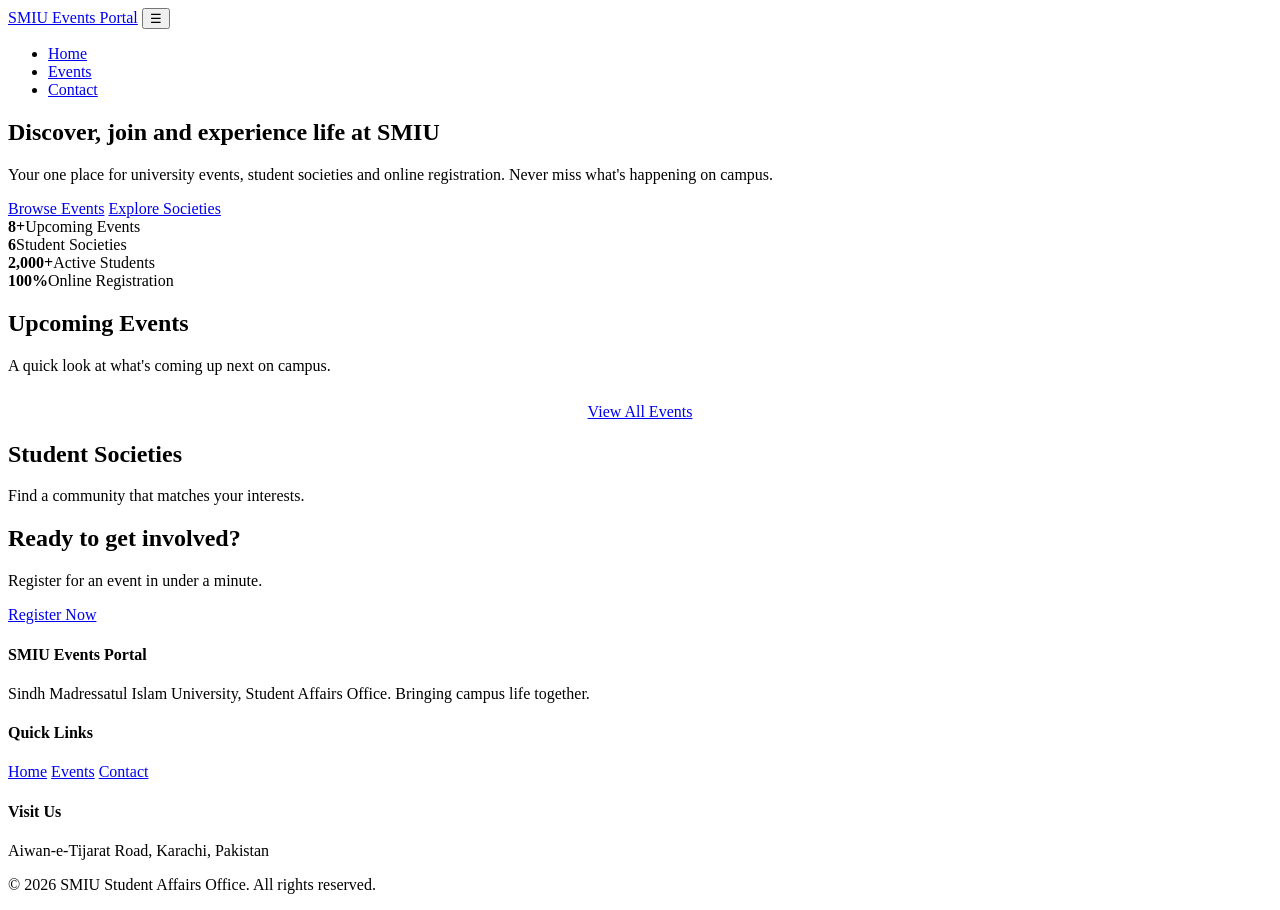
==== index.html @ ae081797 "Hero banner, quick stats" ====
<!DOCTYPE html>
<html lang="en">
<head>
  <meta charset="UTF-8">
  <meta name="viewport" content="width=device-width, initial-scale=1.0">
  <meta name="description" content="SMIU Events Portal - discover university events, explore societies and register online.">
  <title>SMIU Events Portal | Home</title>
  <link rel="stylesheet" href="css/style.css">
</head>
<body>

  <header class="site-header">
    <div class="container nav">
      <a href="index.html" class="brand"><span class="brand-badge">SMIU</span> Events Portal</a>
      <button class="nav-toggle" aria-label="Toggle menu" aria-expanded="false">&#9776;</button>
      <ul class="nav-links">
        <li><a href="index.html" class="active">Home</a></li>
        <li><a href="events.html">Events</a></li>
        <li><a href="contact.html">Contact</a></li>
      </ul>
    </div>
  </header>

  <main>
    <section class="hero">
      <div class="container">
        <h1>Discover, join and <span>experience</span> life at SMIU</h1>
        <p>Your one place for university events, student societies and online registration. Never miss what's happening on campus.</p>
        <div class="hero-actions">
          <a href="events.html" class="btn">Browse Events</a>
          <a href="#societies" class="btn btn-outline">Explore Societies</a>
        </div>
      </div>
    </section>

    <section class="stats">
      <div class="container stats-grid">
        <div class="stat"><strong>8+</strong><span>Upcoming Events</span></div>
        <div class="stat"><strong>6</strong><span>Student Societies</span></div>
        <div class="stat"><strong>2,000+</strong><span>Active Students</span></div>
        <div class="stat"><strong>100%</strong><span>Online Registration</span></div>
      </div>
    </section>

    <section class="section">
      <div class="container">
        <h2 class="section-title">Upcoming Events</h2>
        <p class="section-sub">A quick look at what's coming up next on campus.</p>
        <div class="grid grid-3" id="home-events"></div>
        <p style="text-align:center;margin-top:28px">
          <a href="events.html" class="btn btn-green">View All Events</a>
        </p>
      </div>
    </section>

    <section class="section" id="societies" style="padding-top:0">
      <div class="container">
        <h2 class="section-title">Student Societies</h2>
        <p class="section-sub">Find a community that matches your interests.</p>
        <div class="grid grid-3" id="society-grid"></div>
      </div>
    </section>

    <section class="section" style="padding-top:0">
      <div class="container">
        <div class="cta">
          <h2>Ready to get involved?</h2>
          <p>Register for an event in under a minute.</p>
          <a href="events.html" class="btn">Register Now</a>
        </div>
      </div>
    </section>
  </main>

  <footer class="site-footer">
    <div class="container">
      <div class="footer-grid">
        <div>
          <h4>SMIU Events Portal</h4>
          <p>Sindh Madressatul Islam University, Student Affairs Office. Bringing campus life together.</p>
        </div>
        <div>
          <h4>Quick Links</h4>
          <a href="index.html">Home</a>
          <a href="events.html">Events</a>
          <a href="contact.html">Contact</a>
        </div>
        <div>
          <h4>Visit Us</h4>
          <p>Aiwan-e-Tijarat Road, Karachi, Pakistan</p>
        </div>
      </div>
      <p class="copyright">&copy; <span id="year">2026</span> SMIU Student Affairs Office. All rights reserved.</p>
    </div>
  </footer>

  <script src="js/events-data.js"></script>
  <script src="js/main.js"></script>
</body>
</html>
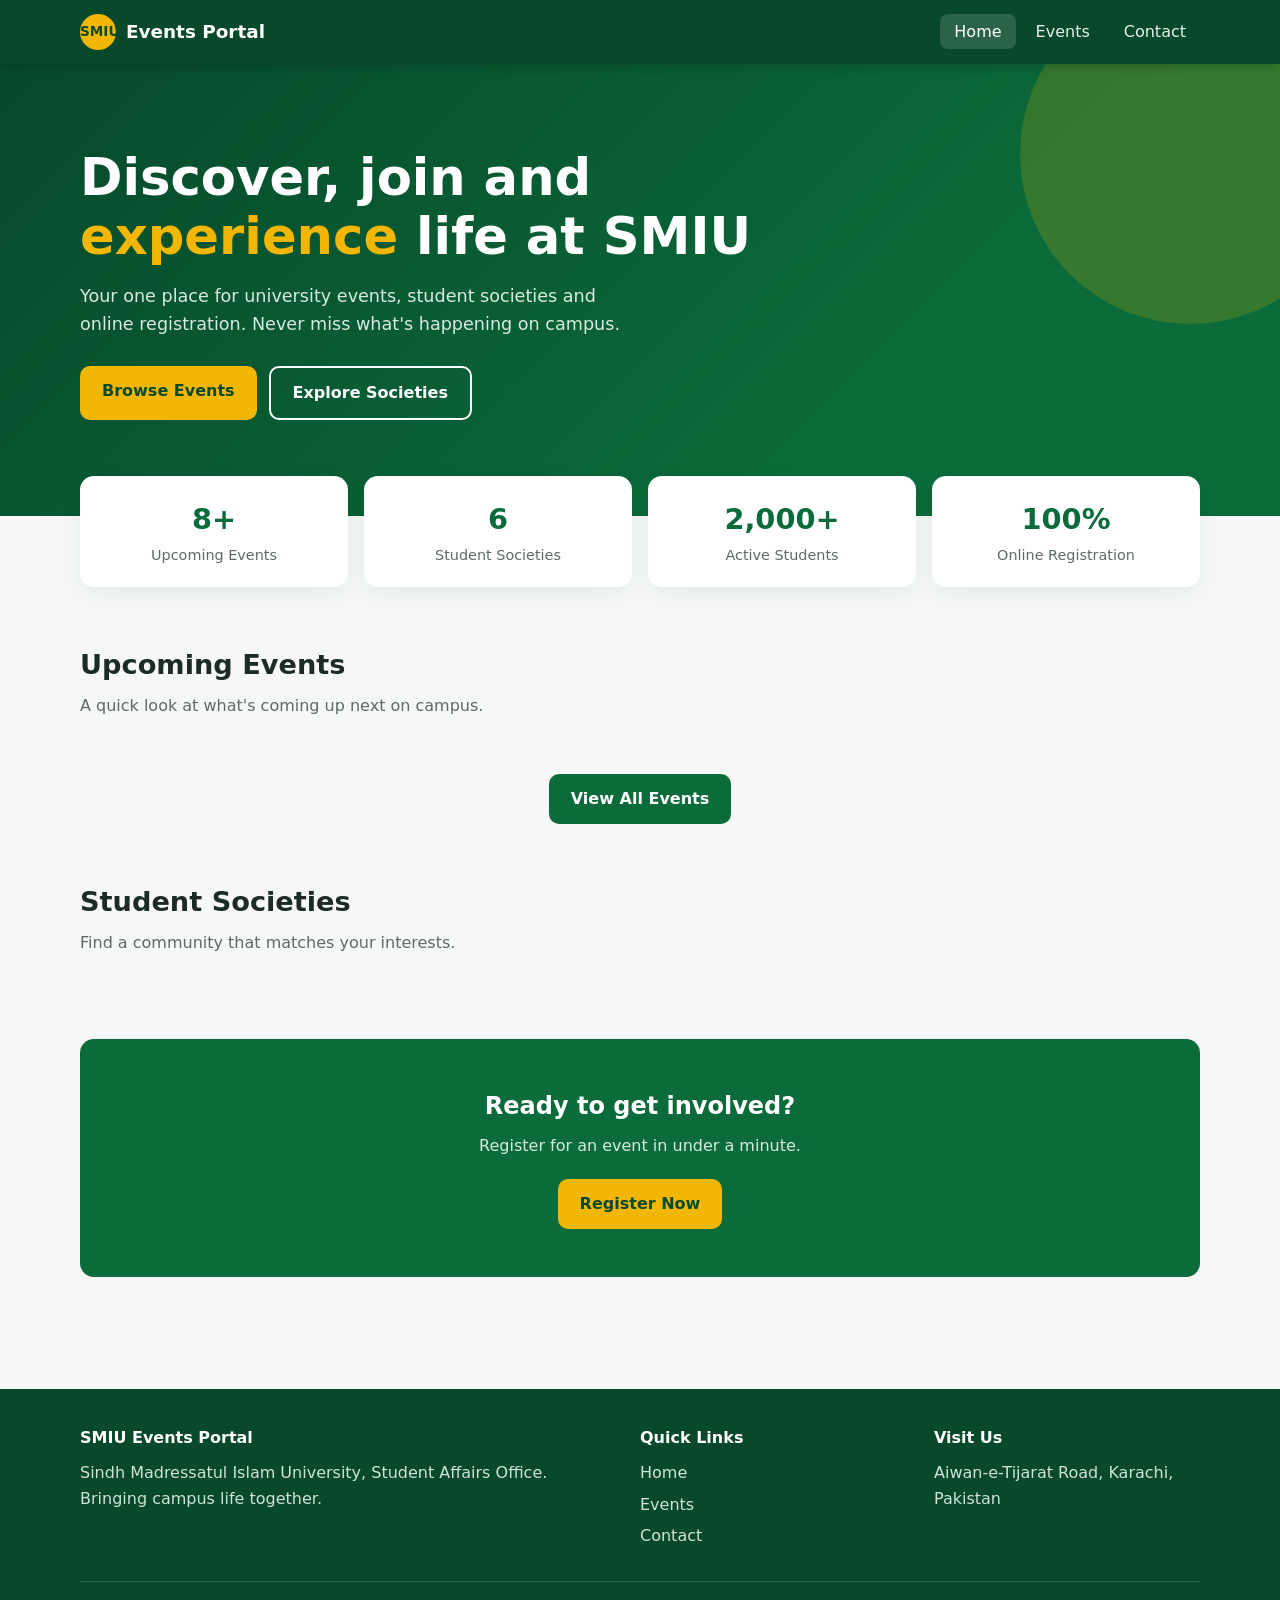
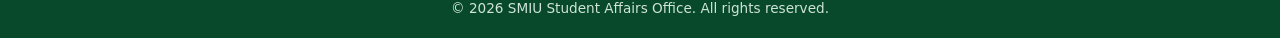
==== commit db411fa0: "Update index.html" ====
--- a/index.html
+++ b/index.html
@@ -5,7 +5,7 @@
   <meta name="viewport" content="width=device-width, initial-scale=1.0">
   <meta name="description" content="SMIU Events Portal - discover university events, explore societies and register online.">
   <title>SMIU Events Portal | Home</title>
-  <link rel="stylesheet" href="css/style.css">
+  <link rel="stylesheet" href="style.css">
 </head>
 <body>
 
--- a/style.css
+++ b/style.css
@@ -0,0 +1,224 @@
+/* ===== SMIU Events Portal - Shared Styles ===== */
+:root {
+  --green: #0b6b3a;
+  --green-dark: #07492a;
+  --gold: #f2b705;
+  --ink: #1c2b25;
+  --muted: #5d6b64;
+  --bg: #f6f8f7;
+  --card: #ffffff;
+  --border: #dfe6e2;
+  --radius: 14px;
+  --shadow: 0 6px 20px rgba(7, 73, 42, 0.08);
+}
+
+* { box-sizing: border-box; margin: 0; padding: 0; }
+html { scroll-behavior: smooth; }
+body {
+  font-family: "Segoe UI", system-ui, -apple-system, Roboto, Arial, sans-serif;
+  color: var(--ink);
+  background: var(--bg);
+  line-height: 1.6;
+}
+img { max-width: 100%; display: block; }
+a { color: var(--green); text-decoration: none; }
+.container { width: min(1120px, 92%); margin-inline: auto; }
+.section { padding: 56px 0; }
+.section-title { font-size: 1.7rem; margin-bottom: 6px; }
+.section-sub { color: var(--muted); margin-bottom: 28px; }
+
+/* ----- Header / Nav ----- */
+.site-header {
+  background: var(--green-dark);
+  position: sticky; top: 0; z-index: 50;
+  box-shadow: 0 2px 10px rgba(0,0,0,.2);
+}
+.nav { display: flex; align-items: center; justify-content: space-between; height: 64px; }
+.brand { color: #fff; font-weight: 700; font-size: 1.15rem; display: flex; align-items: center; gap: 10px; }
+.brand-badge {
+  background: var(--gold); color: var(--green-dark);
+  width: 36px; height: 36px; border-radius: 50%;
+  display: grid; place-items: center; font-weight: 800; font-size: .85rem;
+}
+.nav-links { display: flex; gap: 6px; list-style: none; }
+.nav-links a {
+  color: #e6f1ec; padding: 8px 14px; border-radius: 8px; font-weight: 500;
+}
+.nav-links a:hover, .nav-links a.active { background: rgba(255,255,255,.14); color: #fff; }
+.nav-toggle {
+  display: none; background: none; border: 0; color: #fff;
+  font-size: 1.8rem; cursor: pointer; line-height: 1;
+}
+
+/* ----- Buttons ----- */
+.btn {
+  display: inline-block; border: 0; cursor: pointer;
+  padding: 12px 22px; border-radius: 10px; font-weight: 600; font-size: 1rem;
+  background: var(--gold); color: var(--green-dark);
+  transition: transform .15s, box-shadow .15s;
+}
+.btn:hover { transform: translateY(-2px); box-shadow: 0 6px 14px rgba(0,0,0,.18); }
+.btn-green { background: var(--green); color: #fff; }
+.btn-outline { background: transparent; border: 2px solid #fff; color: #fff; }
+.btn-sm { padding: 8px 16px; font-size: .9rem; }
+
+/* ----- Hero ----- */
+.hero {
+  background: linear-gradient(135deg, var(--green-dark), var(--green) 70%);
+  color: #fff; padding: 84px 0 96px; position: relative; overflow: hidden;
+}
+.hero::after {
+  content: ""; position: absolute; right: -80px; top: -80px;
+  width: 340px; height: 340px; border-radius: 50%;
+  background: rgba(242,183,5,.18);
+}
+.hero h1 { font-size: clamp(2rem, 5vw, 3.2rem); line-height: 1.15; max-width: 700px; }
+.hero h1 span { color: var(--gold); }
+.hero p { max-width: 560px; margin: 16px 0 28px; color: #d8ebe1; font-size: 1.1rem; }
+.hero-actions { display: flex; gap: 12px; flex-wrap: wrap; position: relative; z-index: 1; }
+.page-hero { padding: 52px 0; }
+.page-hero h1 { font-size: clamp(1.8rem, 4vw, 2.6rem); }
+
+/* ----- Stats ----- */
+.stats { margin-top: -40px; position: relative; z-index: 2; }
+.stats-grid {
+  display: grid; grid-template-columns: repeat(4, 1fr); gap: 16px;
+}
+.stat {
+  background: var(--card); border-radius: var(--radius); padding: 20px;
+  text-align: center; box-shadow: var(--shadow);
+}
+.stat strong { display: block; font-size: 1.8rem; color: var(--green); }
+.stat span { color: var(--muted); font-size: .9rem; }
+
+/* ----- Cards ----- */
+.grid { display: grid; gap: 22px; }
+.grid-3 { grid-template-columns: repeat(3, 1fr); }
+.card {
+  background: var(--card); border-radius: var(--radius);
+  border: 1px solid var(--border); box-shadow: var(--shadow);
+  overflow: hidden; display: flex; flex-direction: column;
+  transition: transform .2s;
+}
+.card:hover { transform: translateY(-4px); }
+.card-top {
+  height: 110px; display: flex; align-items: flex-end; padding: 14px;
+  color: #fff; font-size: 2.2rem;
+}
+.card-body { padding: 18px; display: flex; flex-direction: column; gap: 8px; flex: 1; }
+.card-body h3 { font-size: 1.1rem; }
+.card-body p { color: var(--muted); font-size: .95rem; }
+.meta { display: flex; flex-wrap: wrap; gap: 10px; font-size: .85rem; color: var(--muted); }
+.tag {
+  display: inline-block; font-size: .75rem; font-weight: 700;
+  padding: 3px 10px; border-radius: 99px; background: #e5f3ec; color: var(--green);
+  align-self: flex-start;
+}
+.card-body .btn { margin-top: auto; align-self: flex-start; }
+
+.society-card { padding: 22px; text-align: center; gap: 8px; align-items: center; }
+.society-icon {
+  width: 64px; height: 64px; border-radius: 50%; display: grid; place-items: center;
+  font-size: 1.8rem; background: #e5f3ec;
+}
+
+/* ----- CTA band ----- */
+.cta {
+  background: var(--green); color: #fff; text-align: center;
+  padding: 48px 0; border-radius: var(--radius);
+}
+.cta p { margin: 8px 0 20px; color: #d8ebe1; }
+
+/* ----- Events toolbar ----- */
+.toolbar { display: flex; flex-wrap: wrap; gap: 12px; margin-bottom: 26px; align-items: center; }
+.search {
+  flex: 1 1 240px; padding: 12px 16px; border-radius: 10px;
+  border: 1px solid var(--border); font-size: 1rem;
+}
+.chips { display: flex; flex-wrap: wrap; gap: 8px; }
+.chip {
+  border: 1px solid var(--border); background: #fff; padding: 8px 16px;
+  border-radius: 99px; cursor: pointer; font-weight: 600; font-size: .88rem; color: var(--ink);
+}
+.chip.active { background: var(--green); color: #fff; border-color: var(--green); }
+.empty { text-align: center; color: var(--muted); padding: 40px 0; display: none; }
+
+/* ----- Modal ----- */
+.modal-backdrop {
+  position: fixed; inset: 0; background: rgba(0,0,0,.55);
+  display: none; align-items: center; justify-content: center; z-index: 100; padding: 16px;
+}
+.modal-backdrop.open { display: flex; }
+.modal {
+  background: #fff; border-radius: var(--radius); width: min(480px, 100%);
+  padding: 26px; max-height: 92vh; overflow-y: auto;
+}
+.modal h2 { font-size: 1.3rem; }
+.modal .event-name { color: var(--green); font-weight: 600; margin-bottom: 16px; }
+.modal-close {
+  float: right; background: none; border: 0; font-size: 1.6rem; cursor: pointer; color: var(--muted);
+}
+
+/* ----- Forms ----- */
+.form-group { margin-bottom: 16px; }
+label { display: block; font-weight: 600; margin-bottom: 6px; font-size: .92rem; }
+input, select, textarea {
+  width: 100%; padding: 12px 14px; border-radius: 10px;
+  border: 1px solid var(--border); font: inherit; background: #fff;
+}
+input:focus, select:focus, textarea:focus, .search:focus {
+  outline: 2px solid var(--green); border-color: transparent;
+}
+textarea { min-height: 130px; resize: vertical; }
+.error { color: #c0392b; font-size: .82rem; margin-top: 4px; display: none; }
+.form-group.invalid .error { display: block; }
+.form-group.invalid input, .form-group.invalid select, .form-group.invalid textarea { border-color: #c0392b; }
+.notice {
+  display: none; background: #e5f3ec; color: var(--green-dark);
+  border-left: 4px solid var(--green); padding: 14px 16px; border-radius: 8px; margin-top: 16px;
+}
+.notice.show { display: block; }
+
+/* ----- Contact layout ----- */
+.contact-grid { display: grid; grid-template-columns: 1fr 1.4fr; gap: 28px; }
+.panel {
+  background: var(--card); border: 1px solid var(--border);
+  border-radius: var(--radius); padding: 26px; box-shadow: var(--shadow);
+}
+.info-item { display: flex; gap: 14px; margin-bottom: 20px; }
+.info-item .ico {
+  width: 44px; height: 44px; border-radius: 12px; background: #e5f3ec;
+  display: grid; place-items: center; font-size: 1.2rem; flex-shrink: 0;
+}
+.info-item h4 { font-size: .95rem; }
+.info-item p { color: var(--muted); font-size: .92rem; }
+.faq details { border-bottom: 1px solid var(--border); padding: 14px 0; }
+.faq summary { cursor: pointer; font-weight: 600; }
+.faq p { color: var(--muted); margin-top: 8px; }
+
+/* ----- Footer ----- */
+.site-footer { background: var(--green-dark); color: #cfe3d9; margin-top: 56px; padding: 36px 0 18px; }
+.footer-grid { display: grid; grid-template-columns: 2fr 1fr 1fr; gap: 28px; }
+.site-footer h4 { color: #fff; margin-bottom: 10px; }
+.site-footer a { color: #cfe3d9; display: block; margin-bottom: 6px; }
+.site-footer a:hover { color: var(--gold); }
+.copyright { text-align: center; font-size: .85rem; margin-top: 26px; padding-top: 16px; border-top: 1px solid rgba(255,255,255,.15); }
+
+/* ----- Responsive ----- */
+@media (max-width: 900px) {
+  .grid-3 { grid-template-columns: repeat(2, 1fr); }
+  .stats-grid { grid-template-columns: repeat(2, 1fr); }
+  .contact-grid { grid-template-columns: 1fr; }
+}
+@media (max-width: 640px) {
+  .nav-toggle { display: block; }
+  .nav-links {
+    position: absolute; top: 64px; left: 0; right: 0;
+    background: var(--green-dark); flex-direction: column; padding: 10px 4%;
+    display: none;
+  }
+  .nav-links.open { display: flex; }
+  .grid-3 { grid-template-columns: 1fr; }
+  .footer-grid { grid-template-columns: 1fr; }
+  .hero { padding: 56px 0 72px; }
+}
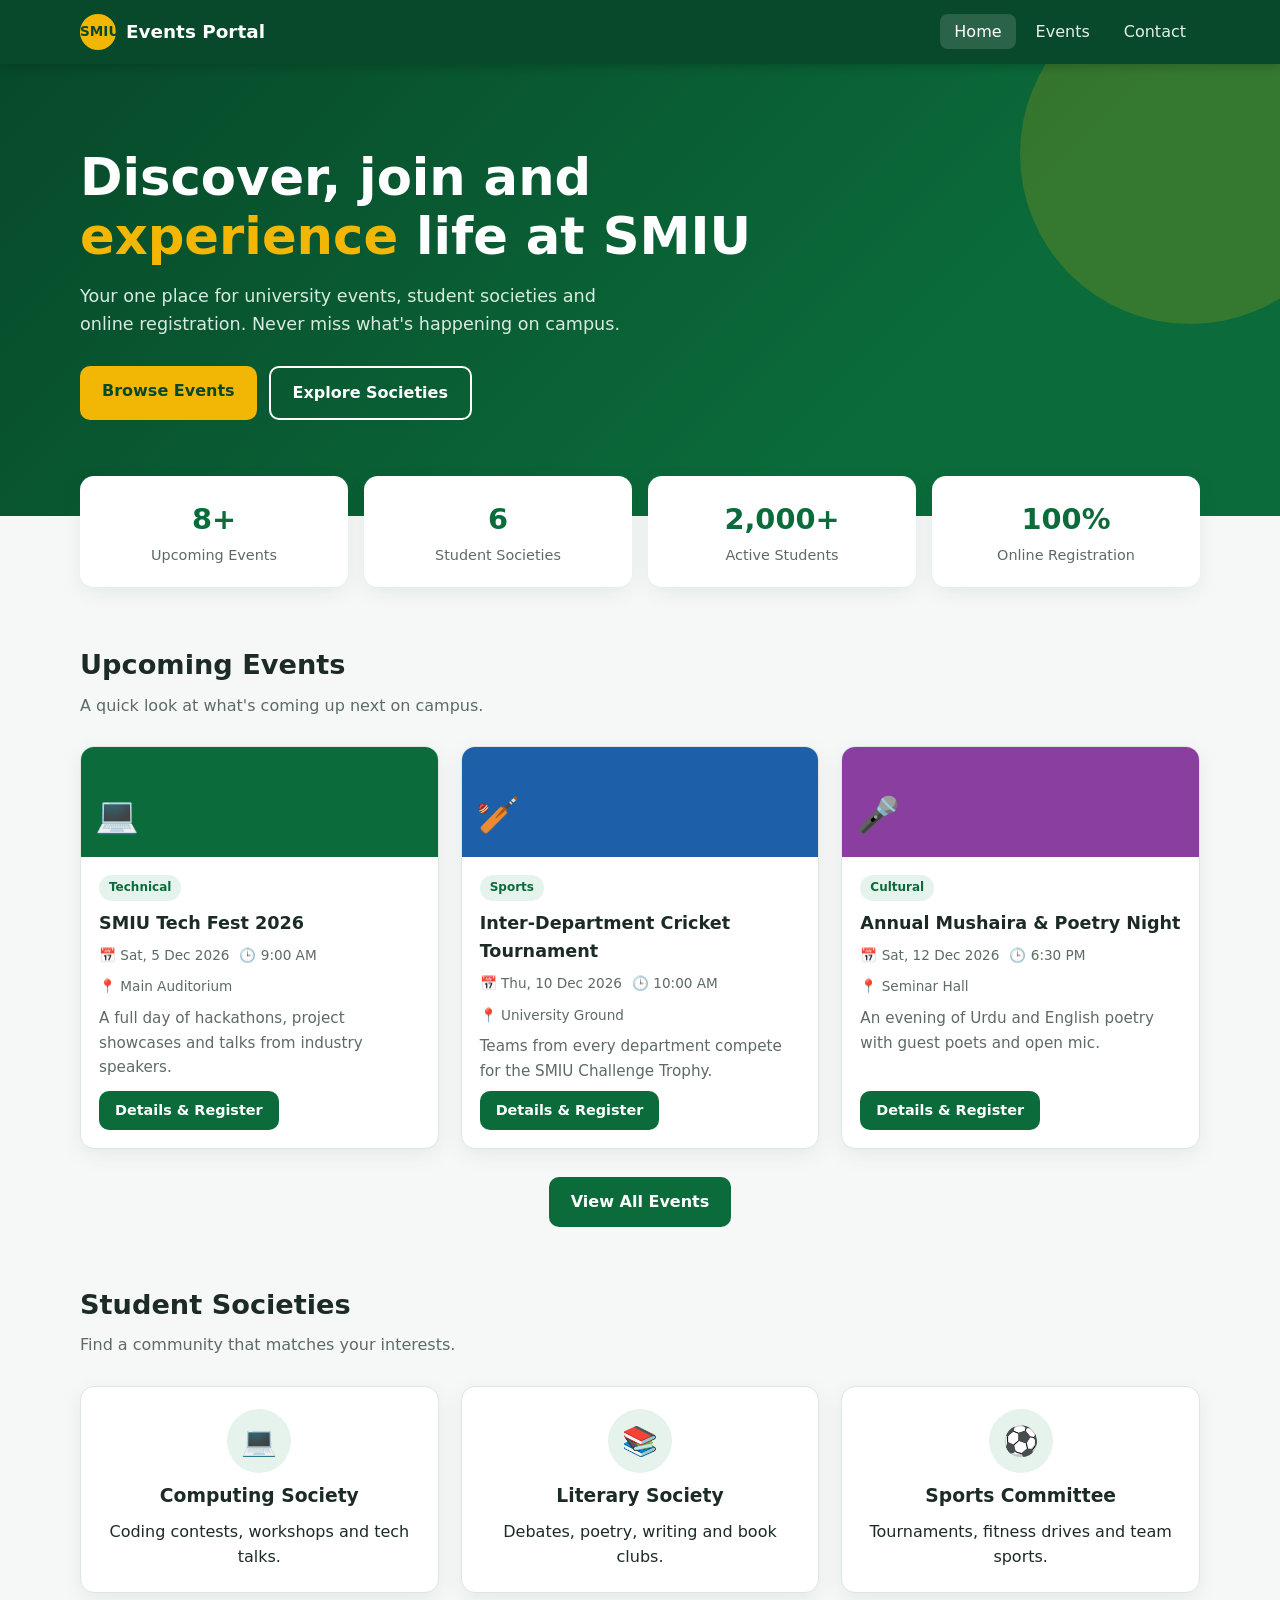
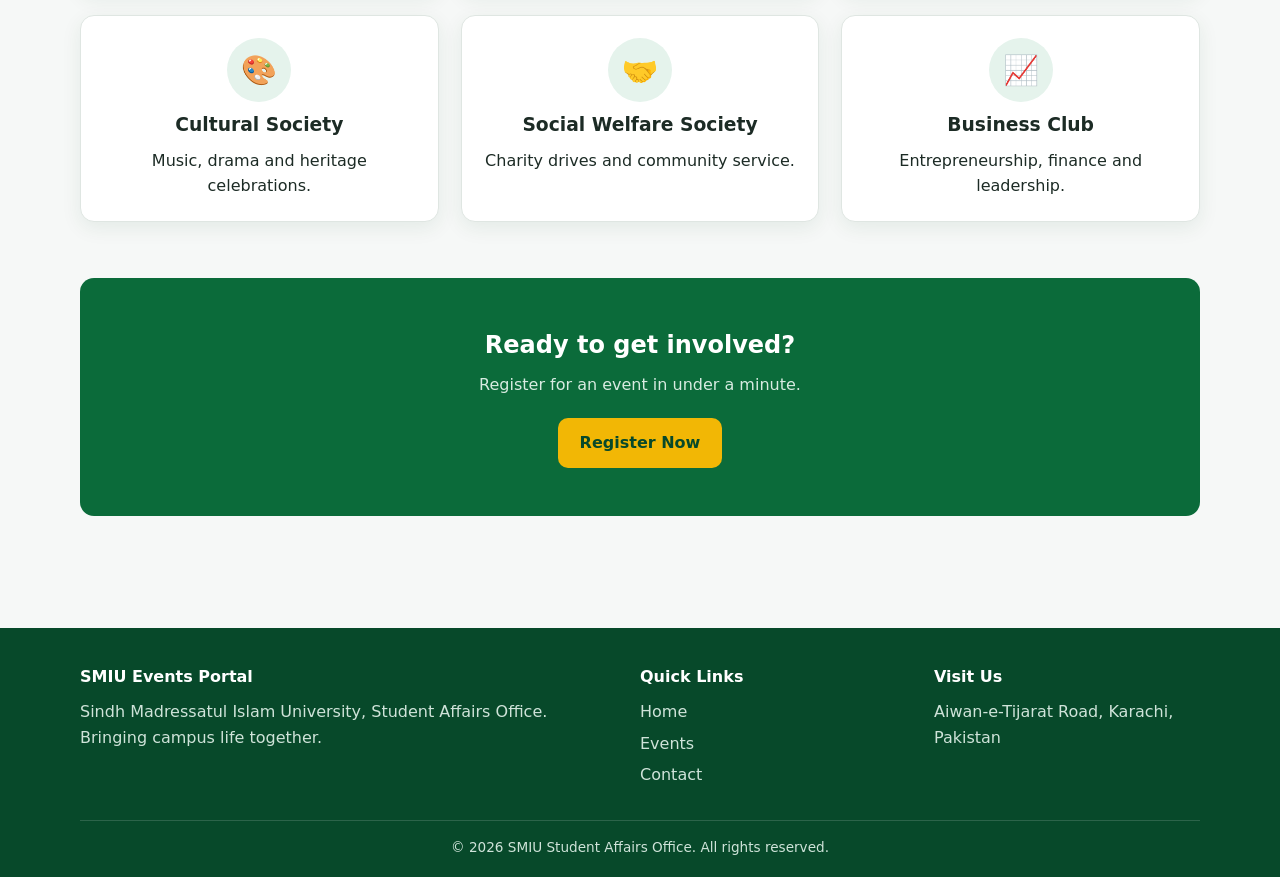
==== commit 57ff553d: "Update index.html" ====
--- a/index.html
+++ b/index.html
@@ -94,7 +94,7 @@
     </div>
   </footer>
 
-  <script src="js/events-data.js"></script>
-  <script src="js/main.js"></script>
+  <script src="events-data.js"></script>
+  <script src="main.js"></script>
 </body>
 </html>
